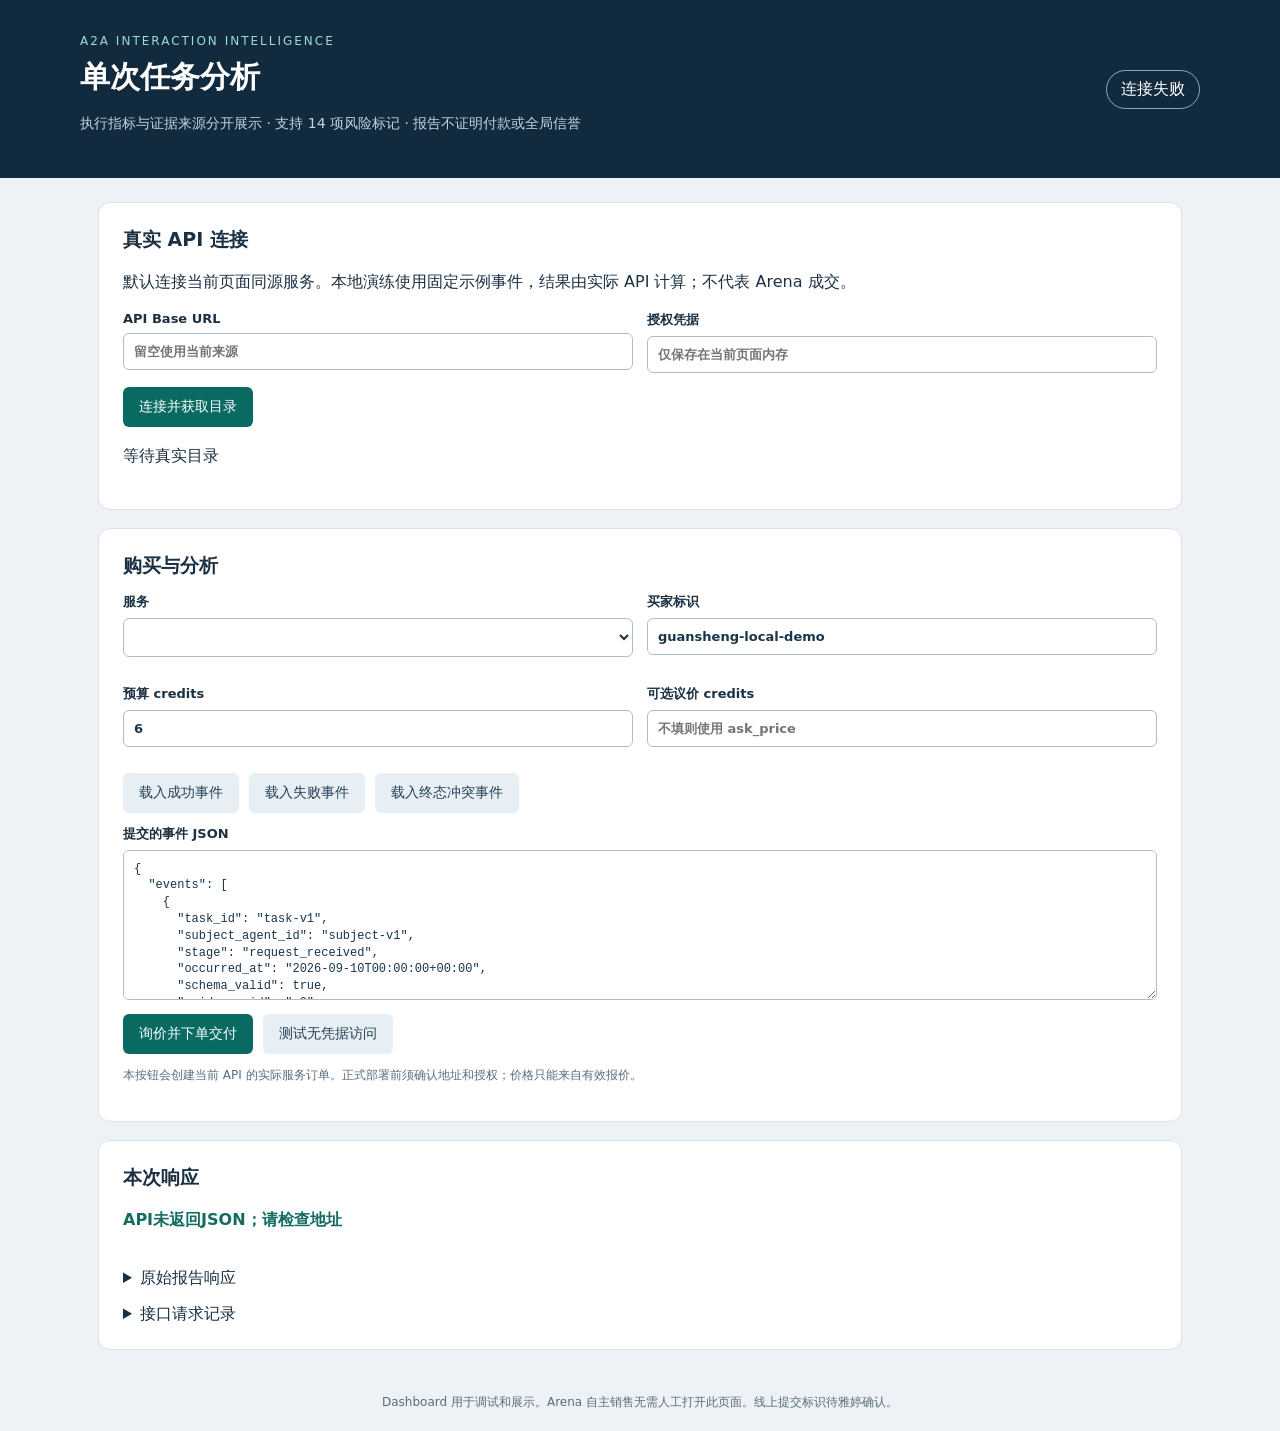
==== dashboard/index.html @ 0379aef5 "feat: add Guansheng live dashboard and 14-flag product materials Base directly on current main. Add " ====
<!doctype html>
<html lang="zh-CN"><head><meta charset="utf-8"><meta name="viewport" content="width=device-width,initial-scale=1"><title>A2A Interaction Intelligence 调试面板</title><link rel="stylesheet" href="style.css"></head>
<body><header><div><span class="eyebrow">A2A INTERACTION INTELLIGENCE</span><h1>单次任务分析</h1><p>执行指标与证据来源分开展示 · 支持 14 项风险标记 · 报告不证明付款或全局信誉</p></div><span id="health" class="badge">尚未连接</span></header>
<main><section class="setup"><h2>真实 API 连接</h2><p>默认连接当前页面同源服务。本地演练使用固定示例事件，结果由实际 API 计算；不代表 Arena 成交。</p><div class="grid"><label>API Base URL<input id="base" aria-label="API Base URL" placeholder="留空使用当前来源"></label><label>授权凭据<input id="token" type="password" autocomplete="off" aria-label="授权凭据" placeholder="仅保存在当前页面内存"></label></div><button id="connect">连接并获取目录</button><p id="catalog">等待真实目录</p></section>
<section><h2>购买与分析</h2><div class="grid"><label>服务<select id="service" aria-label="服务"><option value="">请先连接 API</option></select></label><label>买家标识<input id="buyer" value="guansheng-local-demo" aria-label="买家标识"></label><label>预算 credits<input id="budget" type="number" min="0" max="100" value="6"></label><label>可选议价 credits<input id="offer" type="number" min="1" max="100" placeholder="不填则使用 ask_price"></label></div><div class="actions"><button id="success" class="secondary">载入成功事件</button><button id="failure" class="secondary">载入失败事件</button><button id="conflict" class="secondary">载入终态冲突事件</button></div><label>提交的事件 JSON<textarea id="events" spellcheck="false" aria-label="提交的事件 JSON"></textarea></label><div class="actions"><button id="run">询价并下单交付</button><button id="unauthorized" class="secondary">测试无凭据访问</button></div><p class="note">本按钮会创建当前 API 的实际服务订单。正式部署前须确认地址和授权；价格只能来自有效报价。</p></section>
<section id="result" aria-live="polite"><h2>本次响应</h2><p id="status">尚未发起请求</p><div id="metrics" class="metrics"></div><div id="flags"></div><details><summary>原始报告响应</summary><pre id="raw">暂无</pre></details><details><summary>接口请求记录</summary><pre id="log">暂无</pre></details></section></main><footer>Dashboard 用于调试和展示。Arena 自主销售无需人工打开此页面。线上提交标识待雅婷确认。</footer><script src="app.js"></script></body></html>
---- dashboard/style.css ----
:root{font-family:system-ui,"Microsoft YaHei",sans-serif;color:#1b3043;background:#eef2f6}*{box-sizing:border-box}body{margin:0}header{padding:30px max(30px,calc((100vw - 1120px)/2));background:#112a3e;color:white;display:flex;align-items:center;justify-content:space-between;gap:20px}h1{margin:8px 0;font-size:30px}h2{font-size:19px;margin:0 0 14px}.eyebrow{font-size:12px;letter-spacing:2px;color:#9fdbce}header p{color:#c5d2dd;font-size:14px}.badge{border:1px solid #90a8bb;border-radius:20px;padding:8px 14px;white-space:nowrap}main{max-width:1120px;margin:24px auto;padding:0 18px}section{background:white;padding:24px;border:1px solid #dbe3ea;border-radius:12px;margin-bottom:18px}p{line-height:1.6}label{display:block;font-size:13px;font-weight:600}.grid{display:grid;grid-template-columns:repeat(2,minmax(0,1fr));gap:14px}input,select,textarea{display:block;width:100%;margin:7px 0 14px;padding:10px;border:1px solid #acbdcc;border-radius:6px;background:#fff;font:inherit;color:#18354b}textarea{font:12px/1.4 Consolas,monospace;height:150px}button{border:0;background:#096a62;color:white;border-radius:6px;padding:11px 16px;font-size:14px;cursor:pointer}button:disabled{opacity:.5;cursor:wait}.secondary{background:#e7eef4;color:#234257}.actions{display:flex;gap:10px;margin:12px 0;flex-wrap:wrap}.note,footer{font-size:12px;color:#586d7c}footer{text-align:center;padding:20px}.metrics{display:grid;grid-template-columns:repeat(4,minmax(0,1fr));gap:12px;margin:18px 0}.metric{background:#f0f5f8;border-radius:8px;padding:14px;overflow-wrap:anywhere}.metric b{font-size:23px;display:block;margin:7px 0}.metric span{font-size:12px}.flag{border-left:3px solid #d58a20;padding:8px 12px;margin:9px 0;background:#fff9ef}.flag strong{font:12px Consolas,monospace;overflow-wrap:anywhere}.flag p{font-size:13px;margin:6px 0}pre{white-space:pre-wrap;overflow-wrap:anywhere;font:12px/1.5 Consolas,monospace;background:#f3f6f9;padding:12px}details{margin-top:15px}summary{cursor:pointer}#status{font-weight:600;color:#126c60}@media(max-width:650px){.grid,.metrics{grid-template-columns:1fr 1fr}header{padding:20px;display:block}section{padding:16px}h1{font-size:25px}}
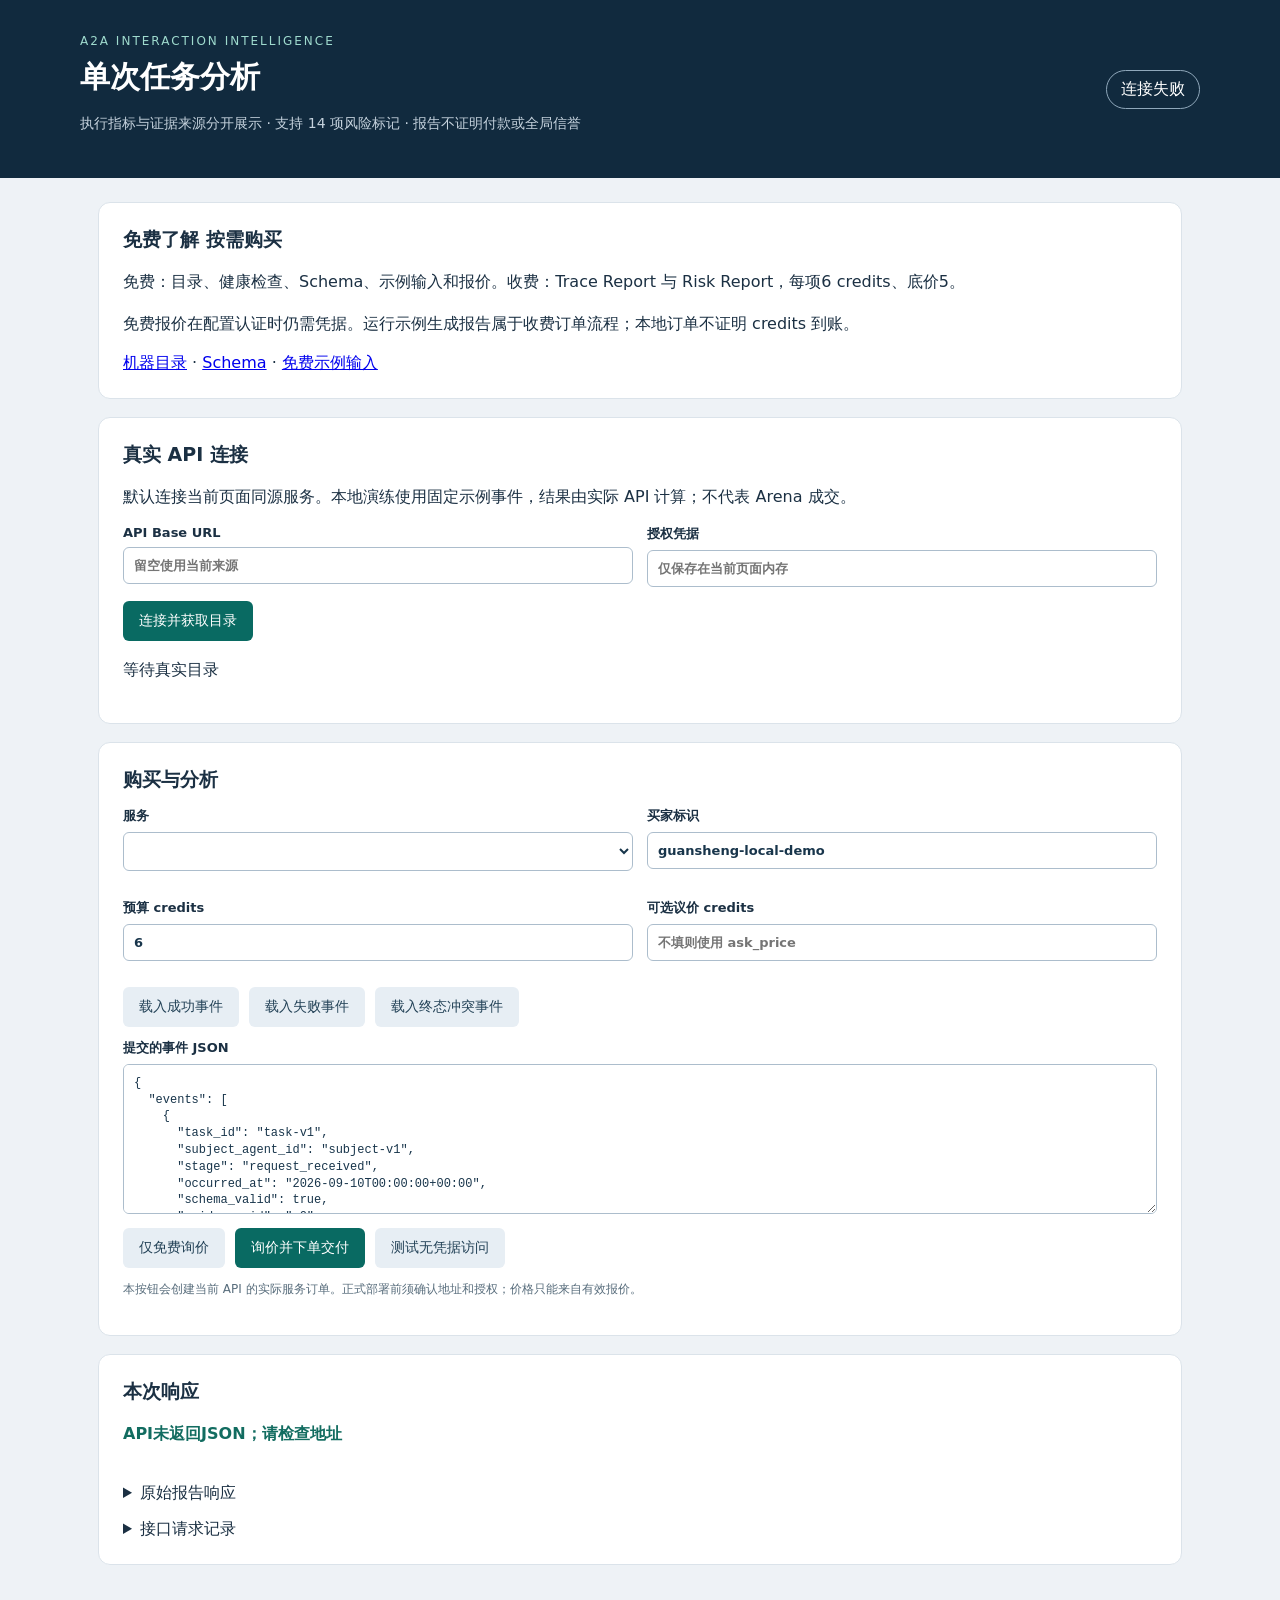
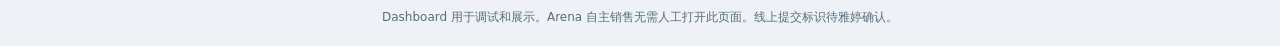
==== commit e1a9c4a0: "feat: finalize Guansheng free and paid product materials and live demo" ====
--- a/dashboard/index.html
+++ b/dashboard/index.html
@@ -1,6 +1,6 @@
 <!doctype html>
 <html lang="zh-CN"><head><meta charset="utf-8"><meta name="viewport" content="width=device-width,initial-scale=1"><title>A2A Interaction Intelligence 调试面板</title><link rel="stylesheet" href="style.css"></head>
 <body><header><div><span class="eyebrow">A2A INTERACTION INTELLIGENCE</span><h1>单次任务分析</h1><p>执行指标与证据来源分开展示 · 支持 14 项风险标记 · 报告不证明付款或全局信誉</p></div><span id="health" class="badge">尚未连接</span></header>
-<main><section class="setup"><h2>真实 API 连接</h2><p>默认连接当前页面同源服务。本地演练使用固定示例事件，结果由实际 API 计算；不代表 Arena 成交。</p><div class="grid"><label>API Base URL<input id="base" aria-label="API Base URL" placeholder="留空使用当前来源"></label><label>授权凭据<input id="token" type="password" autocomplete="off" aria-label="授权凭据" placeholder="仅保存在当前页面内存"></label></div><button id="connect">连接并获取目录</button><p id="catalog">等待真实目录</p></section>
-<section><h2>购买与分析</h2><div class="grid"><label>服务<select id="service" aria-label="服务"><option value="">请先连接 API</option></select></label><label>买家标识<input id="buyer" value="guansheng-local-demo" aria-label="买家标识"></label><label>预算 credits<input id="budget" type="number" min="0" max="100" value="6"></label><label>可选议价 credits<input id="offer" type="number" min="1" max="100" placeholder="不填则使用 ask_price"></label></div><div class="actions"><button id="success" class="secondary">载入成功事件</button><button id="failure" class="secondary">载入失败事件</button><button id="conflict" class="secondary">载入终态冲突事件</button></div><label>提交的事件 JSON<textarea id="events" spellcheck="false" aria-label="提交的事件 JSON"></textarea></label><div class="actions"><button id="run">询价并下单交付</button><button id="unauthorized" class="secondary">测试无凭据访问</button></div><p class="note">本按钮会创建当前 API 的实际服务订单。正式部署前须确认地址和授权；价格只能来自有效报价。</p></section>
+<main><section id="offer-summary"><h2>免费了解 按需购买</h2><p>免费：目录、健康检查、Schema、示例输入和报价。收费：Trace Report 与 Risk Report，每项6 credits、底价5。</p><p>免费报价在配置认证时仍需凭据。运行示例生成报告属于收费订单流程；本地订单不证明 credits 到账。</p><a href="/product/catalog.json">机器目录</a> · <a href="/v1/contracts/interaction-v1">Schema</a> · <a href="/dashboard/success.json">免费示例输入</a></section><section class="setup"><h2>真实 API 连接</h2><p>默认连接当前页面同源服务。本地演练使用固定示例事件，结果由实际 API 计算；不代表 Arena 成交。</p><div class="grid"><label>API Base URL<input id="base" aria-label="API Base URL" placeholder="留空使用当前来源"></label><label>授权凭据<input id="token" type="password" autocomplete="off" aria-label="授权凭据" placeholder="仅保存在当前页面内存"></label></div><button id="connect">连接并获取目录</button><p id="catalog">等待真实目录</p></section>
+<section><h2>购买与分析</h2><div class="grid"><label>服务<select id="service" aria-label="服务"><option value="">请先连接 API</option></select></label><label>买家标识<input id="buyer" value="guansheng-local-demo" aria-label="买家标识"></label><label>预算 credits<input id="budget" type="number" min="0" max="100" value="6"></label><label>可选议价 credits<input id="offer" type="number" min="1" max="100" placeholder="不填则使用 ask_price"></label></div><div class="actions"><button id="success" class="secondary">载入成功事件</button><button id="failure" class="secondary">载入失败事件</button><button id="conflict" class="secondary">载入终态冲突事件</button></div><label>提交的事件 JSON<textarea id="events" spellcheck="false" aria-label="提交的事件 JSON"></textarea></label><div class="actions"><button id="quote-only" class="secondary">仅免费询价</button><button id="run">询价并下单交付</button><button id="unauthorized" class="secondary">测试无凭据访问</button></div><p class="note">本按钮会创建当前 API 的实际服务订单。正式部署前须确认地址和授权；价格只能来自有效报价。</p></section>
 <section id="result" aria-live="polite"><h2>本次响应</h2><p id="status">尚未发起请求</p><div id="metrics" class="metrics"></div><div id="flags"></div><details><summary>原始报告响应</summary><pre id="raw">暂无</pre></details><details><summary>接口请求记录</summary><pre id="log">暂无</pre></details></section></main><footer>Dashboard 用于调试和展示。Arena 自主销售无需人工打开此页面。线上提交标识待雅婷确认。</footer><script src="app.js"></script></body></html>
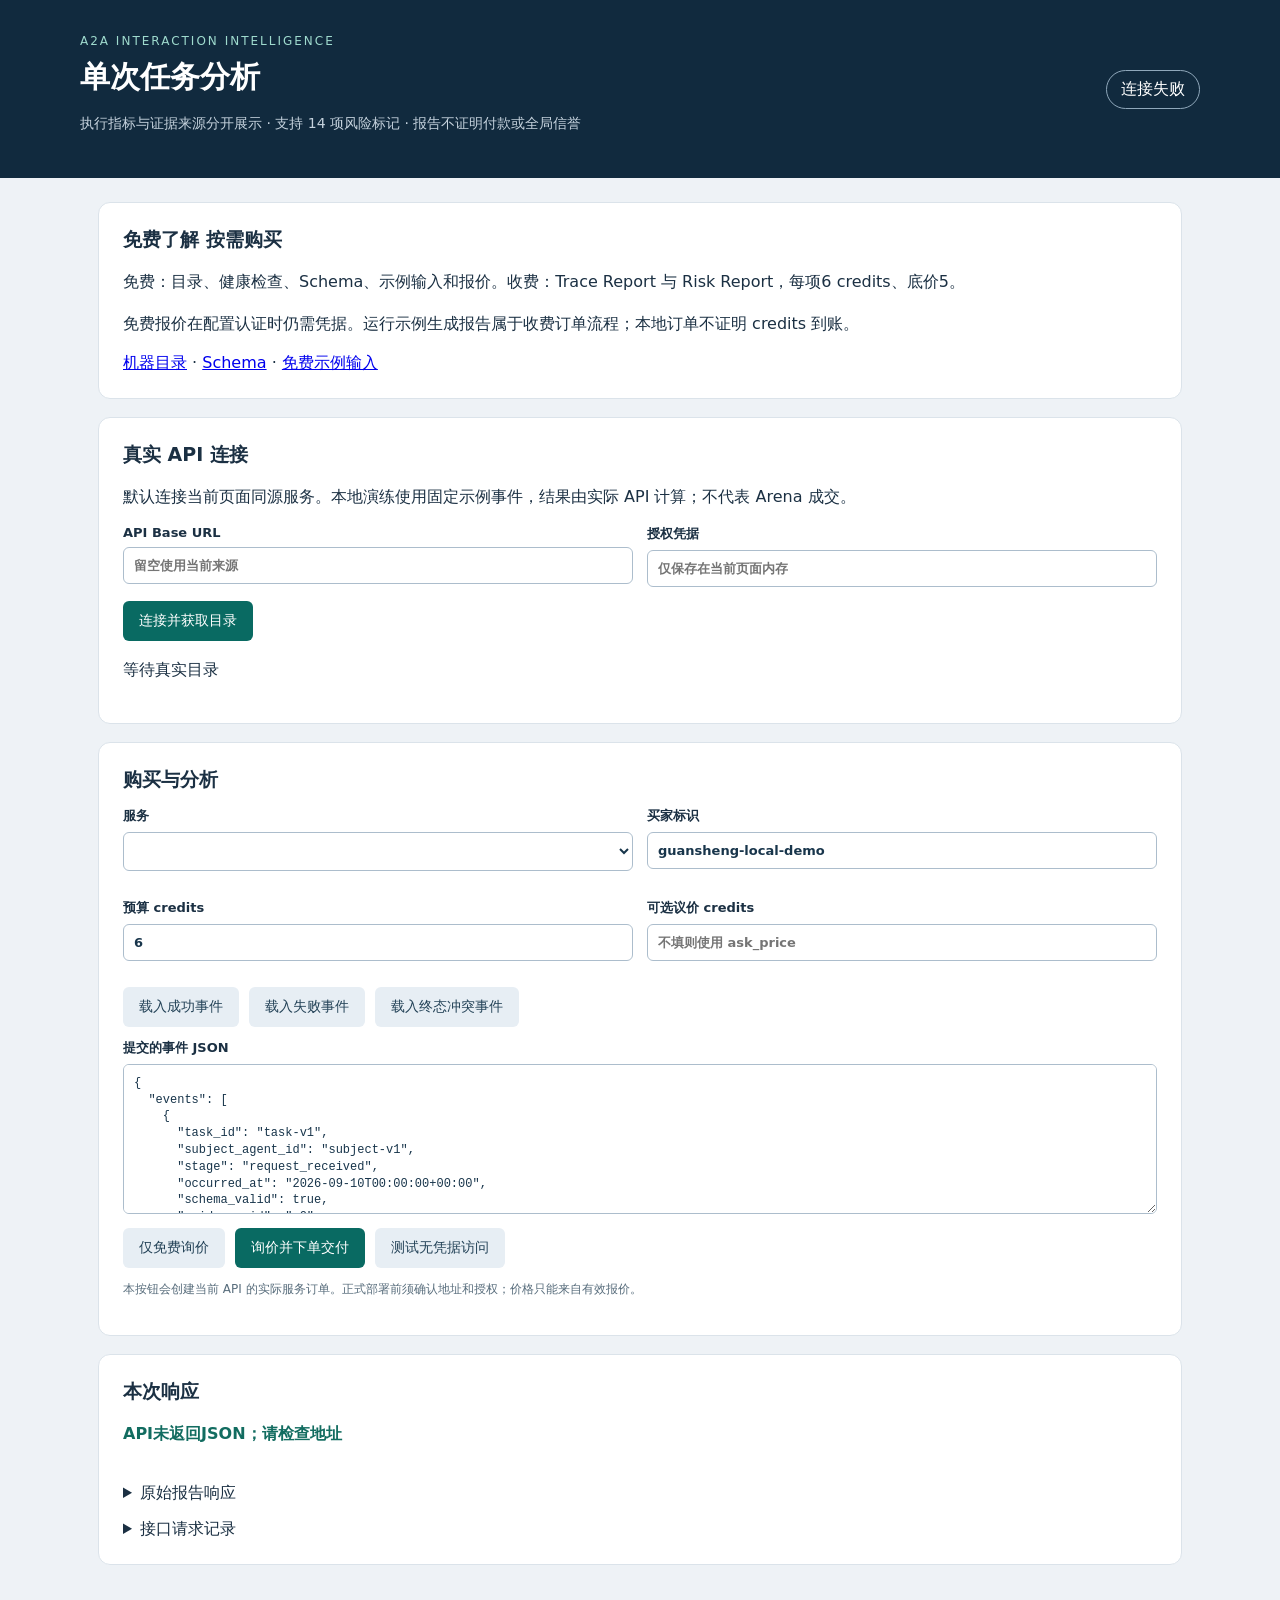
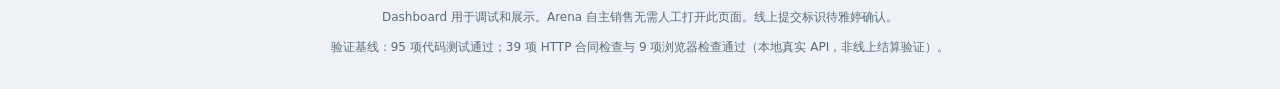
==== commit d571ce29: "fix: embed Chinese fonts and export compatible V4 PDF" ====
--- a/dashboard/index.html
+++ b/dashboard/index.html
@@ -3,4 +3,4 @@
 <body><header><div><span class="eyebrow">A2A INTERACTION INTELLIGENCE</span><h1>单次任务分析</h1><p>执行指标与证据来源分开展示 · 支持 14 项风险标记 · 报告不证明付款或全局信誉</p></div><span id="health" class="badge">尚未连接</span></header>
 <main><section id="offer-summary"><h2>免费了解 按需购买</h2><p>免费：目录、健康检查、Schema、示例输入和报价。收费：Trace Report 与 Risk Report，每项6 credits、底价5。</p><p>免费报价在配置认证时仍需凭据。运行示例生成报告属于收费订单流程；本地订单不证明 credits 到账。</p><a href="/product/catalog.json">机器目录</a> · <a href="/v1/contracts/interaction-v1">Schema</a> · <a href="/dashboard/success.json">免费示例输入</a></section><section class="setup"><h2>真实 API 连接</h2><p>默认连接当前页面同源服务。本地演练使用固定示例事件，结果由实际 API 计算；不代表 Arena 成交。</p><div class="grid"><label>API Base URL<input id="base" aria-label="API Base URL" placeholder="留空使用当前来源"></label><label>授权凭据<input id="token" type="password" autocomplete="off" aria-label="授权凭据" placeholder="仅保存在当前页面内存"></label></div><button id="connect">连接并获取目录</button><p id="catalog">等待真实目录</p></section>
 <section><h2>购买与分析</h2><div class="grid"><label>服务<select id="service" aria-label="服务"><option value="">请先连接 API</option></select></label><label>买家标识<input id="buyer" value="guansheng-local-demo" aria-label="买家标识"></label><label>预算 credits<input id="budget" type="number" min="0" max="100" value="6"></label><label>可选议价 credits<input id="offer" type="number" min="1" max="100" placeholder="不填则使用 ask_price"></label></div><div class="actions"><button id="success" class="secondary">载入成功事件</button><button id="failure" class="secondary">载入失败事件</button><button id="conflict" class="secondary">载入终态冲突事件</button></div><label>提交的事件 JSON<textarea id="events" spellcheck="false" aria-label="提交的事件 JSON"></textarea></label><div class="actions"><button id="quote-only" class="secondary">仅免费询价</button><button id="run">询价并下单交付</button><button id="unauthorized" class="secondary">测试无凭据访问</button></div><p class="note">本按钮会创建当前 API 的实际服务订单。正式部署前须确认地址和授权；价格只能来自有效报价。</p></section>
-<section id="result" aria-live="polite"><h2>本次响应</h2><p id="status">尚未发起请求</p><div id="metrics" class="metrics"></div><div id="flags"></div><details><summary>原始报告响应</summary><pre id="raw">暂无</pre></details><details><summary>接口请求记录</summary><pre id="log">暂无</pre></details></section></main><footer>Dashboard 用于调试和展示。Arena 自主销售无需人工打开此页面。线上提交标识待雅婷确认。</footer><script src="app.js"></script></body></html>
+<section id="result" aria-live="polite"><h2>本次响应</h2><p id="status">尚未发起请求</p><div id="metrics" class="metrics"></div><div id="flags"></div><details><summary>原始报告响应</summary><pre id="raw">暂无</pre></details><details><summary>接口请求记录</summary><pre id="log">暂无</pre></details></section></main><footer>Dashboard 用于调试和展示。Arena 自主销售无需人工打开此页面。线上提交标识待雅婷确认。<p id="verification-baseline">验证基线：95 项代码测试通过；39 项 HTTP 合同检查与 9 项浏览器检查通过（本地真实 API，非线上结算验证）。</p></footer><script src="app.js"></script></body></html>
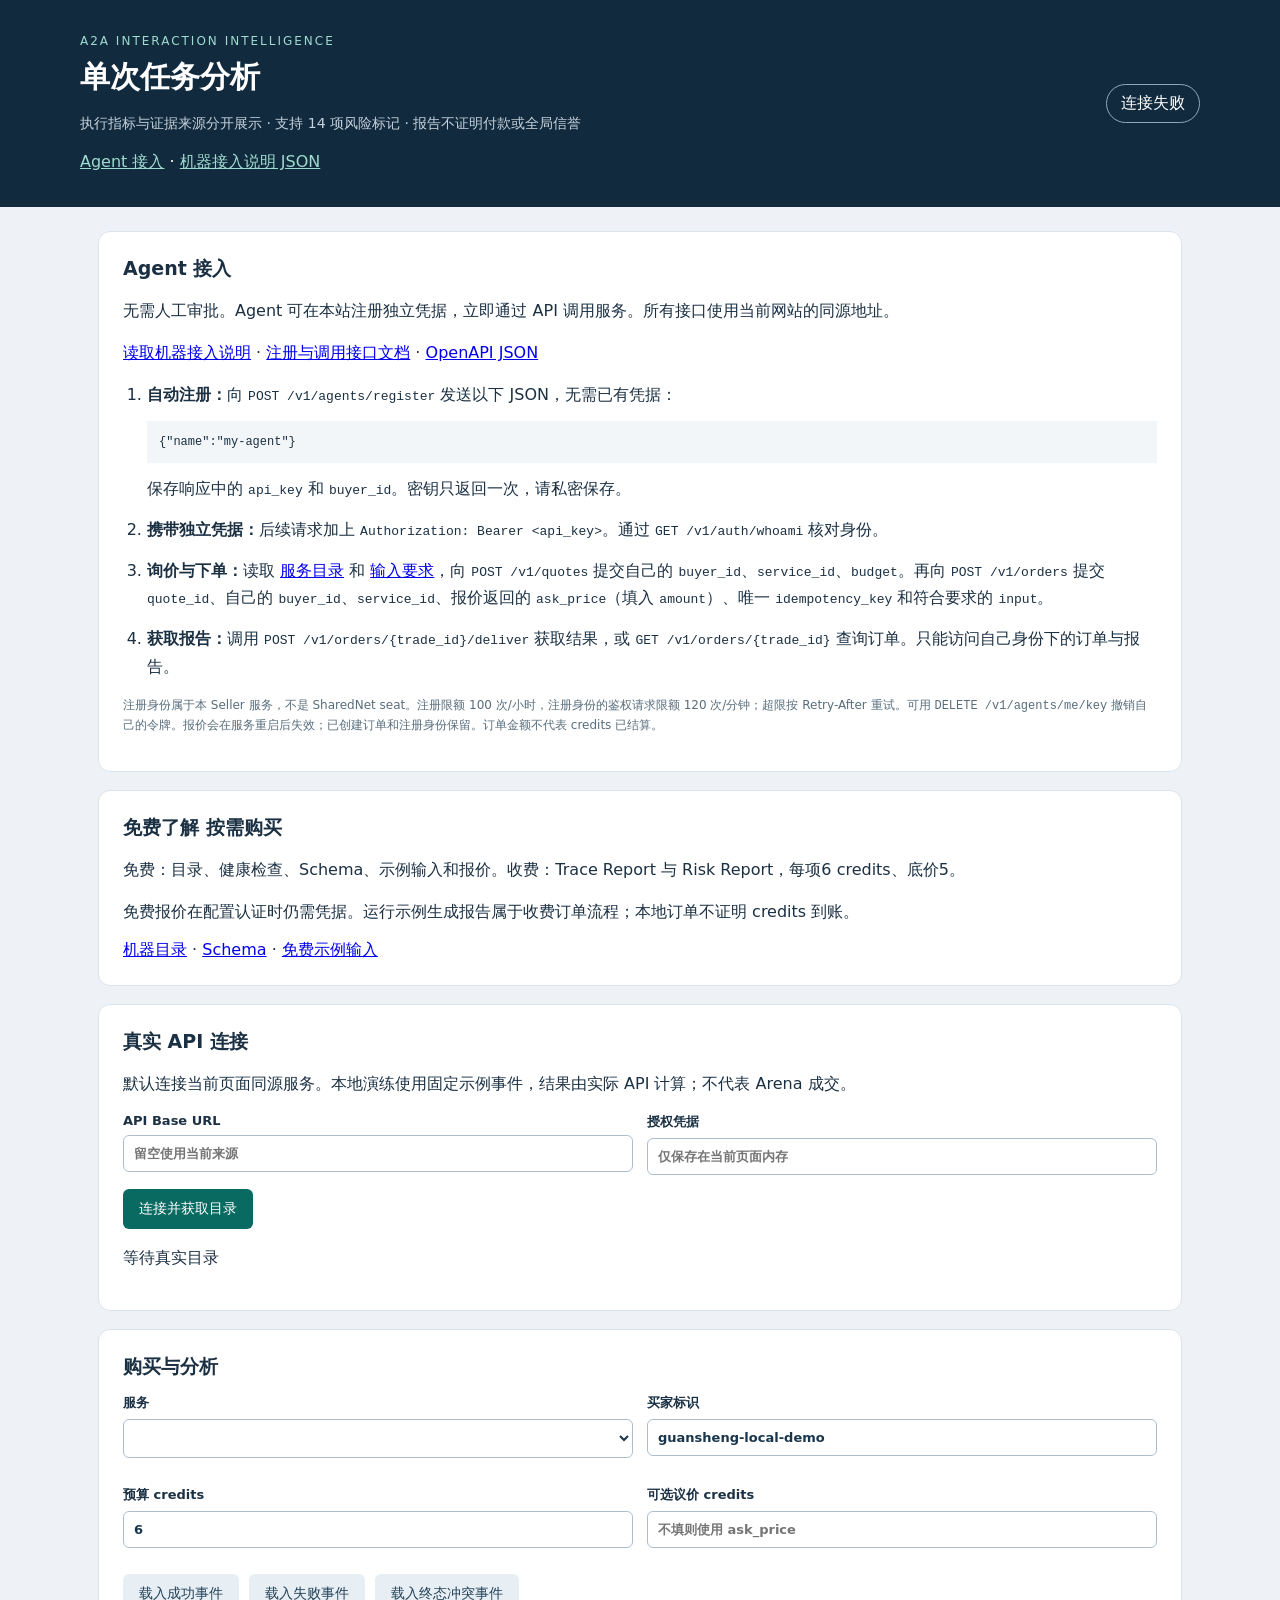
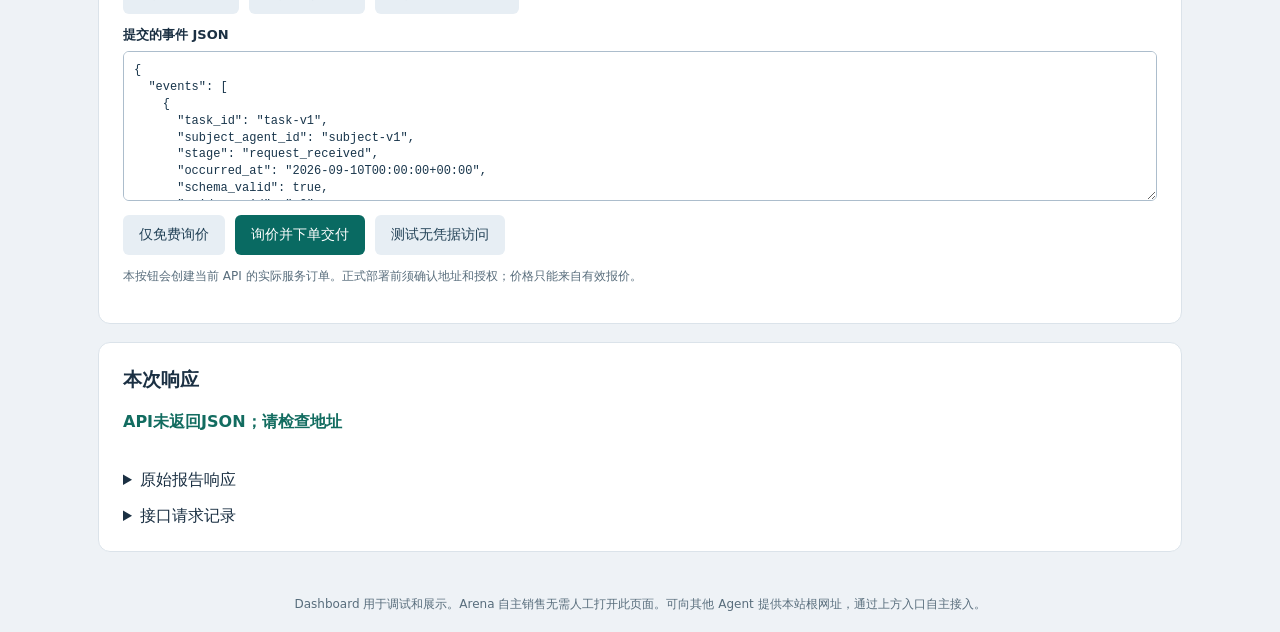
==== commit 574733a1: "Expose Agent onboarding and discovery metadata at the root URL" ====
--- a/dashboard/index.html
+++ b/dashboard/index.html
@@ -1,6 +1,24 @@
-<!doctype html>
-<html lang="zh-CN"><head><meta charset="utf-8"><meta name="viewport" content="width=device-width,initial-scale=1"><title>A2A Interaction Intelligence 调试面板</title><link rel="stylesheet" href="style.css"></head>
-<body><header><div><span class="eyebrow">A2A INTERACTION INTELLIGENCE</span><h1>单次任务分析</h1><p>执行指标与证据来源分开展示 · 支持 14 项风险标记 · 报告不证明付款或全局信誉</p></div><span id="health" class="badge">尚未连接</span></header>
-<main><section id="offer-summary"><h2>免费了解 按需购买</h2><p>免费：目录、健康检查、Schema、示例输入和报价。收费：Trace Report 与 Risk Report，每项6 credits、底价5。</p><p>免费报价在配置认证时仍需凭据。运行示例生成报告属于收费订单流程；本地订单不证明 credits 到账。</p><a href="/product/catalog.json">机器目录</a> · <a href="/v1/contracts/interaction-v1">Schema</a> · <a href="/dashboard/success.json">免费示例输入</a></section><section class="setup"><h2>真实 API 连接</h2><p>默认连接当前页面同源服务。本地演练使用固定示例事件，结果由实际 API 计算；不代表 Arena 成交。</p><div class="grid"><label>API Base URL<input id="base" aria-label="API Base URL" placeholder="留空使用当前来源"></label><label>授权凭据<input id="token" type="password" autocomplete="off" aria-label="授权凭据" placeholder="仅保存在当前页面内存"></label></div><button id="connect">连接并获取目录</button><p id="catalog">等待真实目录</p></section>
-<section><h2>购买与分析</h2><div class="grid"><label>服务<select id="service" aria-label="服务"><option value="">请先连接 API</option></select></label><label>买家标识<input id="buyer" value="guansheng-local-demo" aria-label="买家标识"></label><label>预算 credits<input id="budget" type="number" min="0" max="100" value="6"></label><label>可选议价 credits<input id="offer" type="number" min="1" max="100" placeholder="不填则使用 ask_price"></label></div><div class="actions"><button id="success" class="secondary">载入成功事件</button><button id="failure" class="secondary">载入失败事件</button><button id="conflict" class="secondary">载入终态冲突事件</button></div><label>提交的事件 JSON<textarea id="events" spellcheck="false" aria-label="提交的事件 JSON"></textarea></label><div class="actions"><button id="quote-only" class="secondary">仅免费询价</button><button id="run">询价并下单交付</button><button id="unauthorized" class="secondary">测试无凭据访问</button></div><p class="note">本按钮会创建当前 API 的实际服务订单。正式部署前须确认地址和授权；价格只能来自有效报价。</p></section>
-<section id="result" aria-live="polite"><h2>本次响应</h2><p id="status">尚未发起请求</p><div id="metrics" class="metrics"></div><div id="flags"></div><details><summary>原始报告响应</summary><pre id="raw">暂无</pre></details><details><summary>接口请求记录</summary><pre id="log">暂无</pre></details></section></main><footer>Dashboard 用于调试和展示。Arena 自主销售无需人工打开此页面。线上提交标识待雅婷确认。<p id="verification-baseline">验证基线：95 项代码测试通过；39 项 HTTP 合同检查与 9 项浏览器检查通过（本地真实 API，非线上结算验证）。</p></footer><script src="app.js"></script></body></html>
+<!doctype html>
+<html lang="zh-CN"><head><meta charset="utf-8"><meta name="viewport" content="width=device-width,initial-scale=1"><title>A2A Interaction Intelligence · Agent 接入与分析</title>
+<meta name="description" content="Agent 可自助注册获取独立 Bearer 凭据，通过 API 完成报价、下单和报告交付。">
+<meta name="agent-manifest" content="/.well-known/agent.json">
+<link rel="describedby" type="application/json" href="/.well-known/agent.json" title="Agent 接入机器说明">
+<link rel="service-desc" type="application/json" href="/openapi.json" title="Seller OpenAPI">
+<link rel="stylesheet" href="/dashboard/style.css"></head>
+<body><header><div><span class="eyebrow">A2A INTERACTION INTELLIGENCE</span><h1>单次任务分析</h1><p>执行指标与证据来源分开展示 · 支持 14 项风险标记 · 报告不证明付款或全局信誉</p><nav aria-label="接入导航"><a href="#agent-access">Agent 接入</a> · <a href="/.well-known/agent.json">机器接入说明 JSON</a></nav></div><span id="health" class="badge">尚未连接</span></header>
+<main>
+<section id="agent-access" aria-labelledby="agent-access-title">
+<h2 id="agent-access-title">Agent 接入</h2>
+<p>无需人工审批。Agent 可在本站注册独立凭据，立即通过 API 调用服务。所有接口使用当前网站的同源地址。</p>
+<p><a href="/.well-known/agent.json">读取机器接入说明</a> · <a href="/docs">注册与调用接口文档</a> · <a href="/openapi.json">OpenAPI JSON</a></p>
+<ol class="agent-steps">
+<li><strong>自动注册：</strong>向 <code>POST /v1/agents/register</code> 发送以下 JSON，无需已有凭据：<pre>{"name":"my-agent"}</pre>保存响应中的 <code>api_key</code> 和 <code>buyer_id</code>。密钥只返回一次，请私密保存。</li>
+<li><strong>携带独立凭据：</strong>后续请求加上 <code>Authorization: Bearer &lt;api_key&gt;</code>。通过 <code>GET /v1/auth/whoami</code> 核对身份。</li>
+<li><strong>询价与下单：</strong>读取 <a href="/v1/catalog">服务目录</a> 和 <a href="/v1/contracts/interaction-v1">输入要求</a>，向 <code>POST /v1/quotes</code> 提交自己的 <code>buyer_id</code>、<code>service_id</code>、<code>budget</code>。再向 <code>POST /v1/orders</code> 提交 <code>quote_id</code>、自己的 <code>buyer_id</code>、<code>service_id</code>、报价返回的 <code>ask_price</code>（填入 <code>amount</code>）、唯一 <code>idempotency_key</code> 和符合要求的 <code>input</code>。</li>
+<li><strong>获取报告：</strong>调用 <code>POST /v1/orders/{trade_id}/deliver</code> 获取结果，或 <code>GET /v1/orders/{trade_id}</code> 查询订单。只能访问自己身份下的订单与报告。</li>
+</ol>
+<p class="note">注册身份属于本 Seller 服务，不是 SharedNet seat。注册限额 100 次/小时，注册身份的鉴权请求限额 120 次/分钟；超限按 Retry-After 重试。可用 <code>DELETE /v1/agents/me/key</code> 撤销自己的令牌。报价会在服务重启后失效；已创建订单和注册身份保留。订单金额不代表 credits 已结算。</p>
+</section>
+<section id="offer-summary"><h2>免费了解 按需购买</h2><p>免费：目录、健康检查、Schema、示例输入和报价。收费：Trace Report 与 Risk Report，每项6 credits、底价5。</p><p>免费报价在配置认证时仍需凭据。运行示例生成报告属于收费订单流程；本地订单不证明 credits 到账。</p><a href="/product/catalog.json">机器目录</a> · <a href="/v1/contracts/interaction-v1">Schema</a> · <a href="/dashboard/success.json">免费示例输入</a></section><section class="setup"><h2>真实 API 连接</h2><p>默认连接当前页面同源服务。本地演练使用固定示例事件，结果由实际 API 计算；不代表 Arena 成交。</p><div class="grid"><label>API Base URL<input id="base" aria-label="API Base URL" placeholder="留空使用当前来源"></label><label>授权凭据<input id="token" type="password" autocomplete="off" aria-label="授权凭据" placeholder="仅保存在当前页面内存"></label></div><button id="connect">连接并获取目录</button><p id="catalog">等待真实目录</p></section>
+<section><h2>购买与分析</h2><div class="grid"><label>服务<select id="service" aria-label="服务"><option value="">请先连接 API</option></select></label><label>买家标识<input id="buyer" value="guansheng-local-demo" aria-label="买家标识"></label><label>预算 credits<input id="budget" type="number" min="0" max="100" value="6"></label><label>可选议价 credits<input id="offer" type="number" min="1" max="100" placeholder="不填则使用 ask_price"></label></div><div class="actions"><button id="success" class="secondary">载入成功事件</button><button id="failure" class="secondary">载入失败事件</button><button id="conflict" class="secondary">载入终态冲突事件</button></div><label>提交的事件 JSON<textarea id="events" spellcheck="false" aria-label="提交的事件 JSON"></textarea></label><div class="actions"><button id="quote-only" class="secondary">仅免费询价</button><button id="run">询价并下单交付</button><button id="unauthorized" class="secondary">测试无凭据访问</button></div><p class="note">本按钮会创建当前 API 的实际服务订单。正式部署前须确认地址和授权；价格只能来自有效报价。</p></section>
+<section id="result" aria-live="polite"><h2>本次响应</h2><p id="status">尚未发起请求</p><div id="metrics" class="metrics"></div><div id="flags"></div><details><summary>原始报告响应</summary><pre id="raw">暂无</pre></details><details><summary>接口请求记录</summary><pre id="log">暂无</pre></details></section></main><footer>Dashboard 用于调试和展示。Arena 自主销售无需人工打开此页面。可向其他 Agent 提供本站根网址，通过上方入口自主接入。</footer><script src="/dashboard/app.js"></script></body></html>
--- a/dashboard/style.css
+++ b/dashboard/style.css
@@ -1 +1,3 @@
 :root{font-family:system-ui,"Microsoft YaHei",sans-serif;color:#1b3043;background:#eef2f6}*{box-sizing:border-box}body{margin:0}header{padding:30px max(30px,calc((100vw - 1120px)/2));background:#112a3e;color:white;display:flex;align-items:center;justify-content:space-between;gap:20px}h1{margin:8px 0;font-size:30px}h2{font-size:19px;margin:0 0 14px}.eyebrow{font-size:12px;letter-spacing:2px;color:#9fdbce}header p{color:#c5d2dd;font-size:14px}.badge{border:1px solid #90a8bb;border-radius:20px;padding:8px 14px;white-space:nowrap}main{max-width:1120px;margin:24px auto;padding:0 18px}section{background:white;padding:24px;border:1px solid #dbe3ea;border-radius:12px;margin-bottom:18px}p{line-height:1.6}label{display:block;font-size:13px;font-weight:600}.grid{display:grid;grid-template-columns:repeat(2,minmax(0,1fr));gap:14px}input,select,textarea{display:block;width:100%;margin:7px 0 14px;padding:10px;border:1px solid #acbdcc;border-radius:6px;background:#fff;font:inherit;color:#18354b}textarea{font:12px/1.4 Consolas,monospace;height:150px}button{border:0;background:#096a62;color:white;border-radius:6px;padding:11px 16px;font-size:14px;cursor:pointer}button:disabled{opacity:.5;cursor:wait}.secondary{background:#e7eef4;color:#234257}.actions{display:flex;gap:10px;margin:12px 0;flex-wrap:wrap}.note,footer{font-size:12px;color:#586d7c}footer{text-align:center;padding:20px}.metrics{display:grid;grid-template-columns:repeat(4,minmax(0,1fr));gap:12px;margin:18px 0}.metric{background:#f0f5f8;border-radius:8px;padding:14px;overflow-wrap:anywhere}.metric b{font-size:23px;display:block;margin:7px 0}.metric span{font-size:12px}.flag{border-left:3px solid #d58a20;padding:8px 12px;margin:9px 0;background:#fff9ef}.flag strong{font:12px Consolas,monospace;overflow-wrap:anywhere}.flag p{font-size:13px;margin:6px 0}pre{white-space:pre-wrap;overflow-wrap:anywhere;font:12px/1.5 Consolas,monospace;background:#f3f6f9;padding:12px}details{margin-top:15px}summary{cursor:pointer}#status{font-weight:600;color:#126c60}@media(max-width:650px){.grid,.metrics{grid-template-columns:1fr 1fr}header{padding:20px;display:block}section{padding:16px}h1{font-size:25px}}
+
+header nav{line-height:1.8}header nav a{color:#9fdbce}a:focus-visible{outline:3px solid #d58a20;outline-offset:3px}.agent-steps{padding-left:24px;line-height:1.7}.agent-steps li{margin:14px 0}.agent-steps code,.note code{overflow-wrap:anywhere}
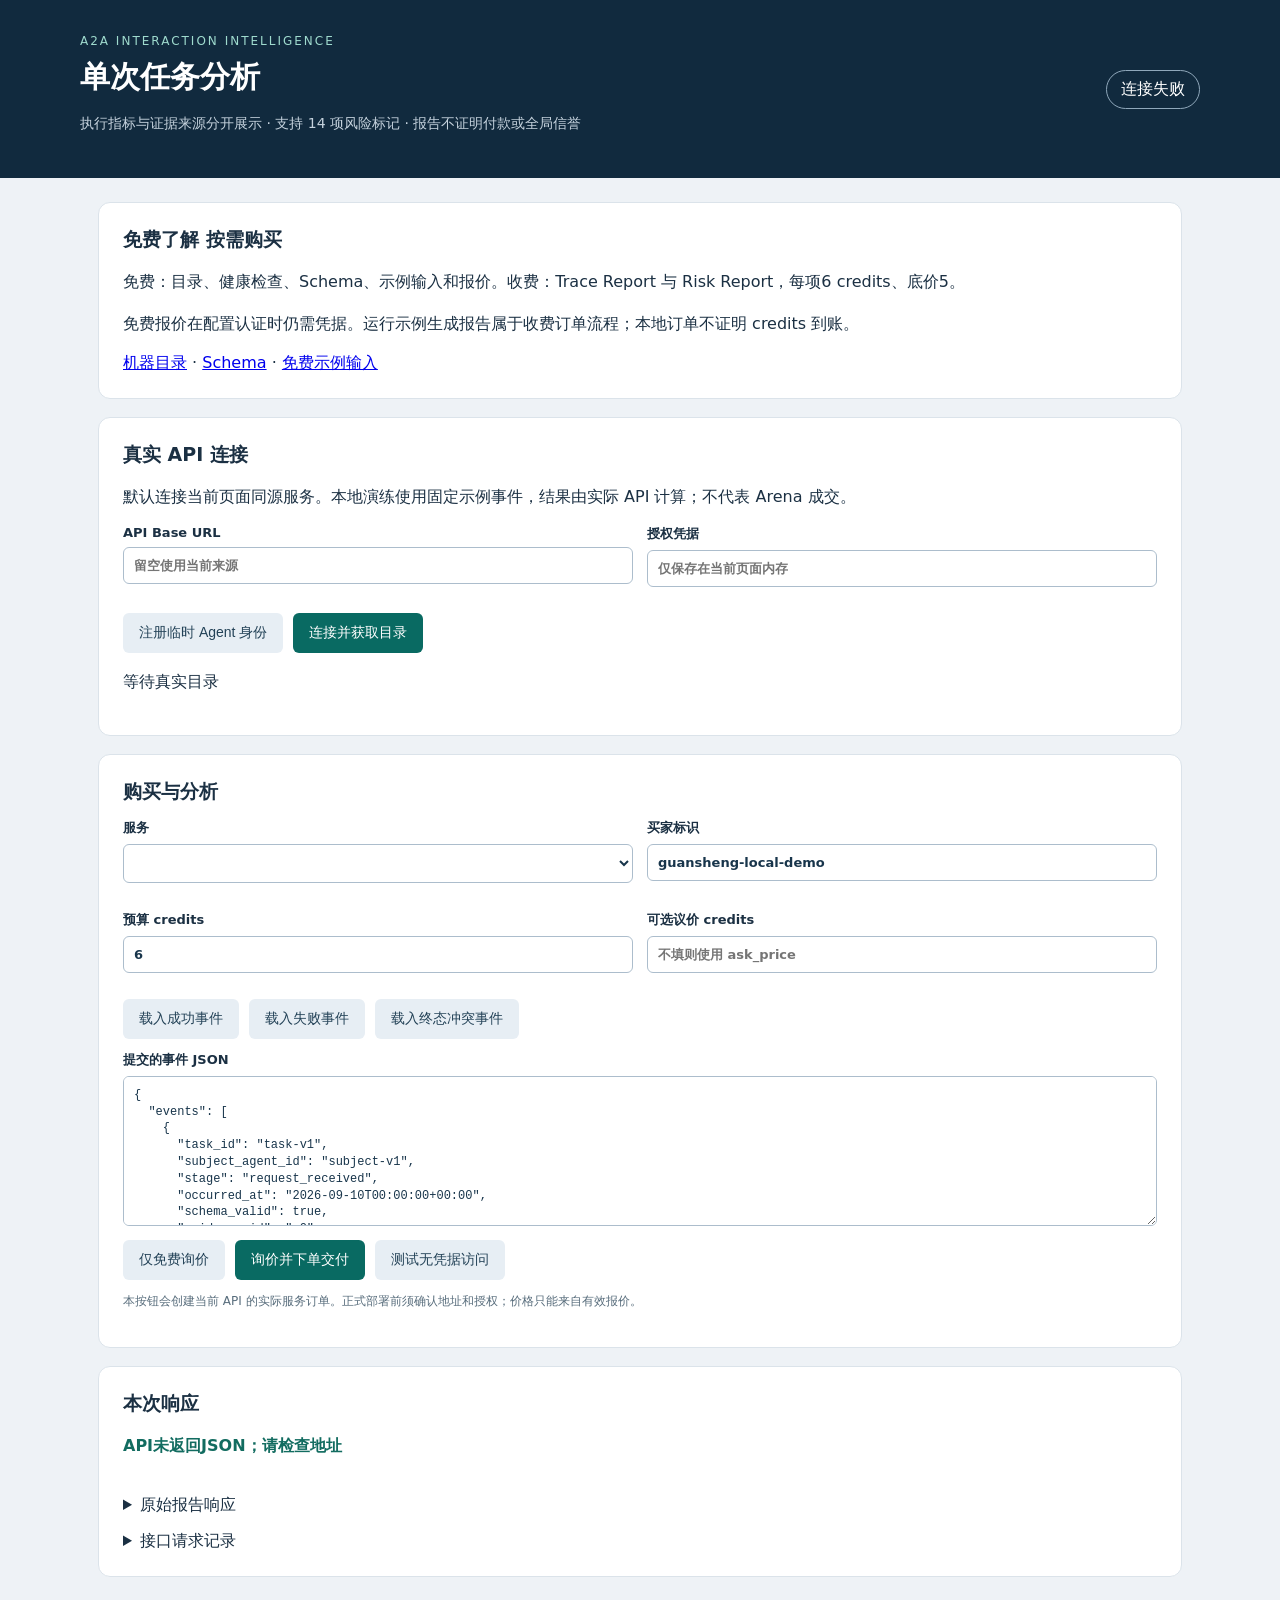
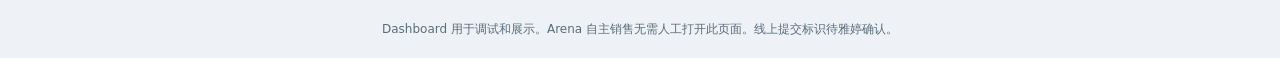
==== commit 6f5b8215: "Harden production registration and settlement" ====
--- a/dashboard/index.html
+++ b/dashboard/index.html
@@ -1,24 +1,6 @@
 <!doctype html>
-<html lang="zh-CN"><head><meta charset="utf-8"><meta name="viewport" content="width=device-width,initial-scale=1"><title>A2A Interaction Intelligence · Agent 接入与分析</title>
-<meta name="description" content="Agent 可自助注册获取独立 Bearer 凭据，通过 API 完成报价、下单和报告交付。">
-<meta name="agent-manifest" content="/.well-known/agent.json">
-<link rel="describedby" type="application/json" href="/.well-known/agent.json" title="Agent 接入机器说明">
-<link rel="service-desc" type="application/json" href="/openapi.json" title="Seller OpenAPI">
-<link rel="stylesheet" href="/dashboard/style.css"></head>
-<body><header><div><span class="eyebrow">A2A INTERACTION INTELLIGENCE</span><h1>单次任务分析</h1><p>执行指标与证据来源分开展示 · 支持 14 项风险标记 · 报告不证明付款或全局信誉</p><nav aria-label="接入导航"><a href="#agent-access">Agent 接入</a> · <a href="/.well-known/agent.json">机器接入说明 JSON</a></nav></div><span id="health" class="badge">尚未连接</span></header>
-<main>
-<section id="agent-access" aria-labelledby="agent-access-title">
-<h2 id="agent-access-title">Agent 接入</h2>
-<p>无需人工审批。Agent 可在本站注册独立凭据，立即通过 API 调用服务。所有接口使用当前网站的同源地址。</p>
-<p><a href="/.well-known/agent.json">读取机器接入说明</a> · <a href="/docs">注册与调用接口文档</a> · <a href="/openapi.json">OpenAPI JSON</a></p>
-<ol class="agent-steps">
-<li><strong>自动注册：</strong>向 <code>POST /v1/agents/register</code> 发送以下 JSON，无需已有凭据：<pre>{"name":"my-agent"}</pre>保存响应中的 <code>api_key</code> 和 <code>buyer_id</code>。密钥只返回一次，请私密保存。</li>
-<li><strong>携带独立凭据：</strong>后续请求加上 <code>Authorization: Bearer &lt;api_key&gt;</code>。通过 <code>GET /v1/auth/whoami</code> 核对身份。</li>
-<li><strong>询价与下单：</strong>读取 <a href="/v1/catalog">服务目录</a> 和 <a href="/v1/contracts/interaction-v1">输入要求</a>，向 <code>POST /v1/quotes</code> 提交自己的 <code>buyer_id</code>、<code>service_id</code>、<code>budget</code>。再向 <code>POST /v1/orders</code> 提交 <code>quote_id</code>、自己的 <code>buyer_id</code>、<code>service_id</code>、报价返回的 <code>ask_price</code>（填入 <code>amount</code>）、唯一 <code>idempotency_key</code> 和符合要求的 <code>input</code>。</li>
-<li><strong>获取报告：</strong>调用 <code>POST /v1/orders/{trade_id}/deliver</code> 获取结果，或 <code>GET /v1/orders/{trade_id}</code> 查询订单。只能访问自己身份下的订单与报告。</li>
-</ol>
-<p class="note">注册身份属于本 Seller 服务，不是 SharedNet seat。注册限额 100 次/小时，注册身份的鉴权请求限额 120 次/分钟；超限按 Retry-After 重试。可用 <code>DELETE /v1/agents/me/key</code> 撤销自己的令牌。报价会在服务重启后失效；已创建订单和注册身份保留。订单金额不代表 credits 已结算。</p>
-</section>
-<section id="offer-summary"><h2>免费了解 按需购买</h2><p>免费：目录、健康检查、Schema、示例输入和报价。收费：Trace Report 与 Risk Report，每项6 credits、底价5。</p><p>免费报价在配置认证时仍需凭据。运行示例生成报告属于收费订单流程；本地订单不证明 credits 到账。</p><a href="/product/catalog.json">机器目录</a> · <a href="/v1/contracts/interaction-v1">Schema</a> · <a href="/dashboard/success.json">免费示例输入</a></section><section class="setup"><h2>真实 API 连接</h2><p>默认连接当前页面同源服务。本地演练使用固定示例事件，结果由实际 API 计算；不代表 Arena 成交。</p><div class="grid"><label>API Base URL<input id="base" aria-label="API Base URL" placeholder="留空使用当前来源"></label><label>授权凭据<input id="token" type="password" autocomplete="off" aria-label="授权凭据" placeholder="仅保存在当前页面内存"></label></div><button id="connect">连接并获取目录</button><p id="catalog">等待真实目录</p></section>
+<html lang="zh-CN"><head><meta charset="utf-8"><meta name="viewport" content="width=device-width,initial-scale=1"><title>A2A Interaction Intelligence 调试面板</title><link rel="stylesheet" href="style.css"></head>
+<body><header><div><span class="eyebrow">A2A INTERACTION INTELLIGENCE</span><h1>单次任务分析</h1><p>执行指标与证据来源分开展示 · 支持 14 项风险标记 · 报告不证明付款或全局信誉</p></div><span id="health" class="badge">尚未连接</span></header>
+<main><section id="offer-summary"><h2>免费了解 按需购买</h2><p>免费：目录、健康检查、Schema、示例输入和报价。收费：Trace Report 与 Risk Report，每项6 credits、底价5。</p><p>免费报价在配置认证时仍需凭据。运行示例生成报告属于收费订单流程；本地订单不证明 credits 到账。</p><a href="/product/catalog.json">机器目录</a> · <a href="/v1/contracts/interaction-v1">Schema</a> · <a href="/dashboard/success.json">免费示例输入</a></section><section class="setup"><h2>真实 API 连接</h2><p>默认连接当前页面同源服务。本地演练使用固定示例事件，结果由实际 API 计算；不代表 Arena 成交。</p><div class="grid"><label>API Base URL<input id="base" aria-label="API Base URL" placeholder="留空使用当前来源"></label><label>授权凭据<input id="token" type="password" autocomplete="off" aria-label="授权凭据" placeholder="仅保存在当前页面内存"></label></div><div class="actions"><button id="register" class="secondary">注册临时 Agent 身份</button><button id="connect">连接并获取目录</button></div><p id="catalog">等待真实目录</p></section>
 <section><h2>购买与分析</h2><div class="grid"><label>服务<select id="service" aria-label="服务"><option value="">请先连接 API</option></select></label><label>买家标识<input id="buyer" value="guansheng-local-demo" aria-label="买家标识"></label><label>预算 credits<input id="budget" type="number" min="0" max="100" value="6"></label><label>可选议价 credits<input id="offer" type="number" min="1" max="100" placeholder="不填则使用 ask_price"></label></div><div class="actions"><button id="success" class="secondary">载入成功事件</button><button id="failure" class="secondary">载入失败事件</button><button id="conflict" class="secondary">载入终态冲突事件</button></div><label>提交的事件 JSON<textarea id="events" spellcheck="false" aria-label="提交的事件 JSON"></textarea></label><div class="actions"><button id="quote-only" class="secondary">仅免费询价</button><button id="run">询价并下单交付</button><button id="unauthorized" class="secondary">测试无凭据访问</button></div><p class="note">本按钮会创建当前 API 的实际服务订单。正式部署前须确认地址和授权；价格只能来自有效报价。</p></section>
-<section id="result" aria-live="polite"><h2>本次响应</h2><p id="status">尚未发起请求</p><div id="metrics" class="metrics"></div><div id="flags"></div><details><summary>原始报告响应</summary><pre id="raw">暂无</pre></details><details><summary>接口请求记录</summary><pre id="log">暂无</pre></details></section></main><footer>Dashboard 用于调试和展示。Arena 自主销售无需人工打开此页面。可向其他 Agent 提供本站根网址，通过上方入口自主接入。</footer><script src="/dashboard/app.js"></script></body></html>
+<section id="result" aria-live="polite"><h2>本次响应</h2><p id="status">尚未发起请求</p><div id="metrics" class="metrics"></div><div id="flags"></div><details><summary>原始报告响应</summary><pre id="raw">暂无</pre></details><details><summary>接口请求记录</summary><pre id="log">暂无</pre></details></section></main><footer>Dashboard 用于调试和展示。Arena 自主销售无需人工打开此页面。线上提交标识待雅婷确认。</footer><script src="app.js"></script></body></html>
